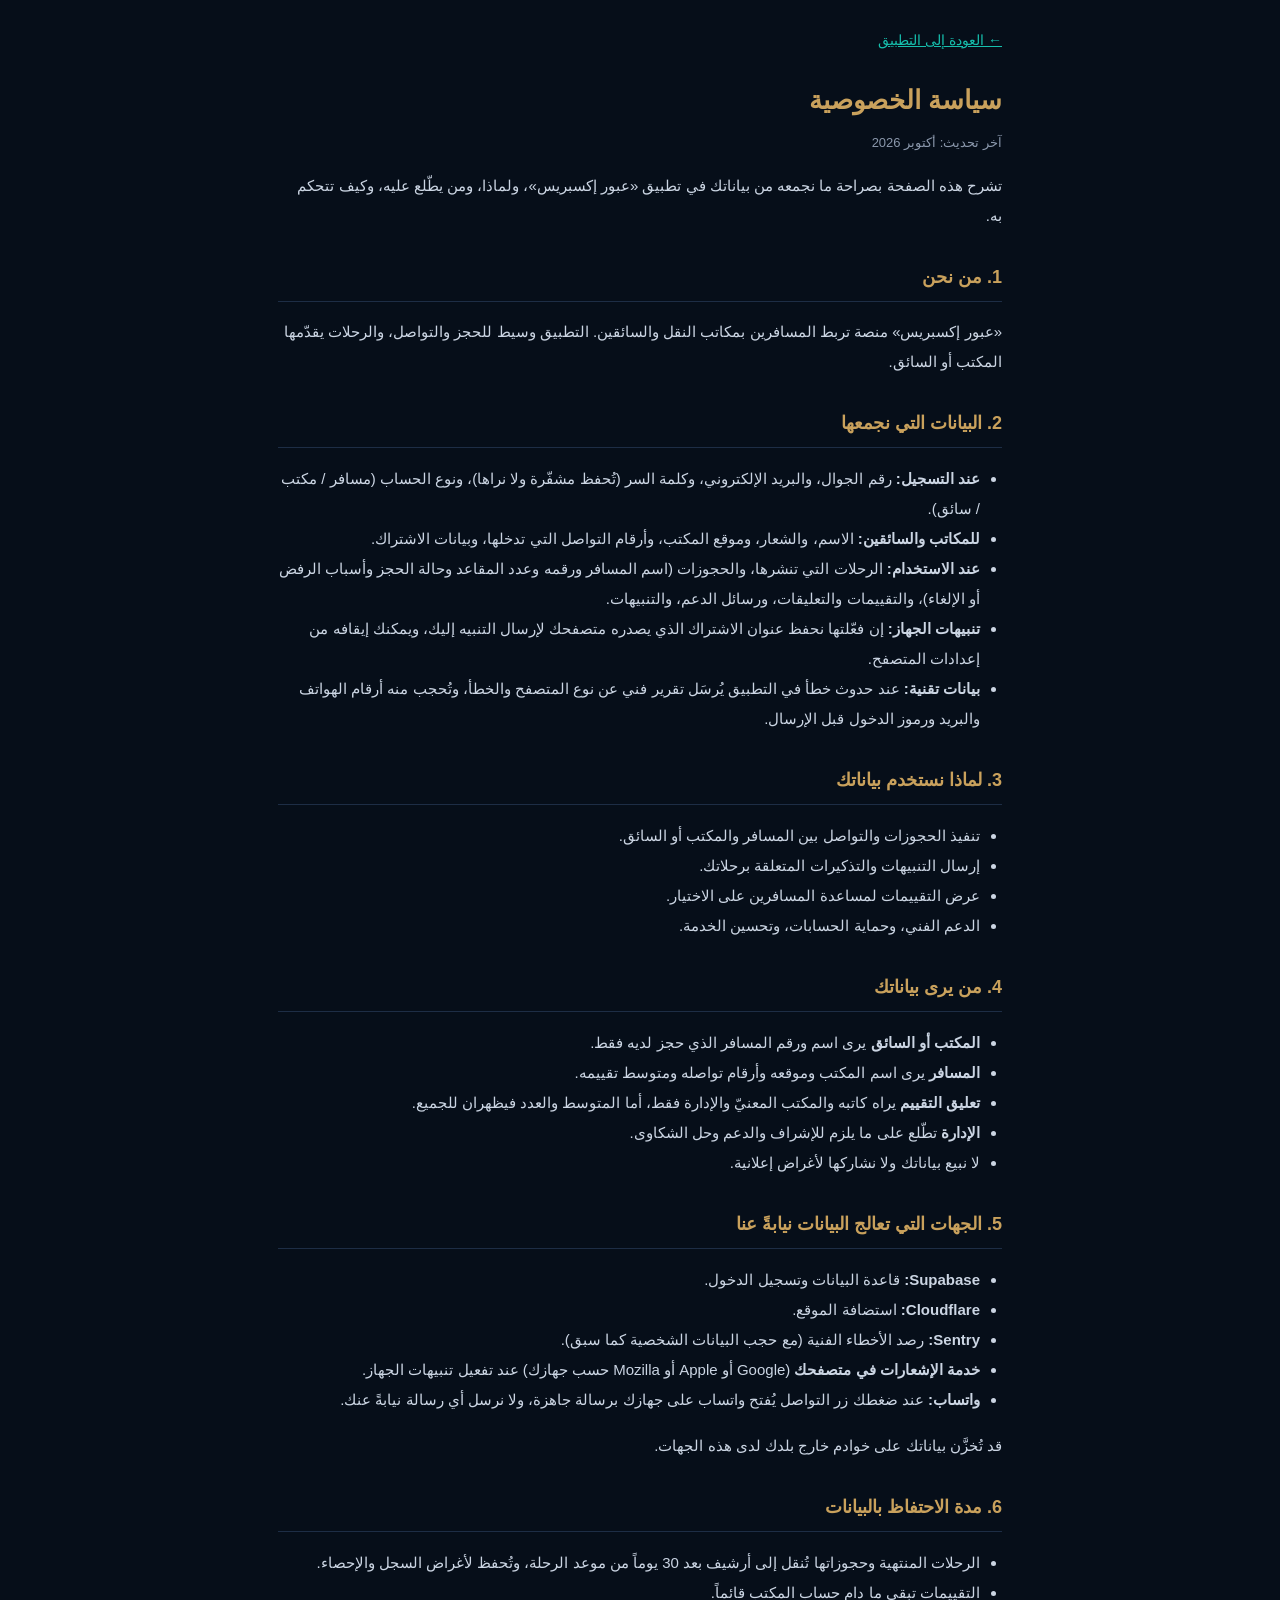
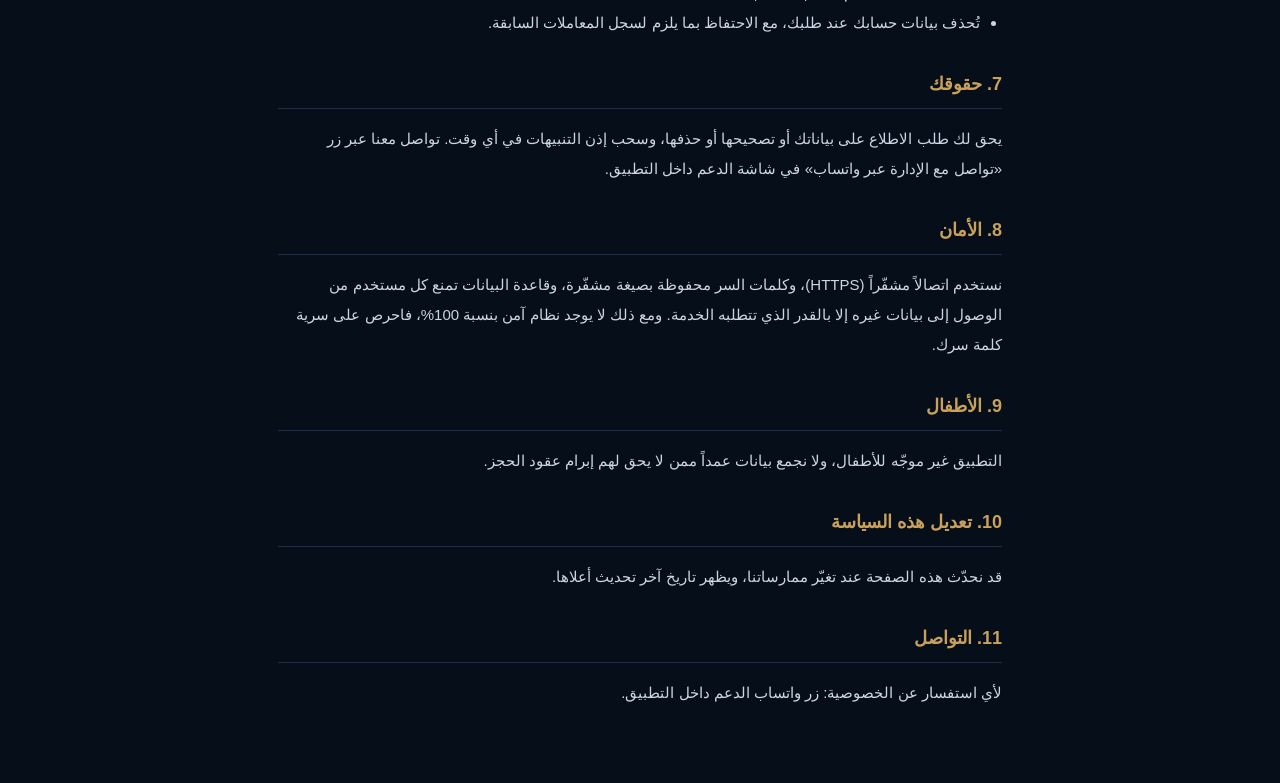
==== privacy.html @ ae9b1d69 "v5.2" ====
<!DOCTYPE html>
<html lang="ar" dir="rtl">
<head>
<meta charset="UTF-8">
<meta name="viewport" content="width=device-width, initial-scale=1">
<meta name="theme-color" content="#060E19">
<title>سياسة الخصوصية | عبور إكسبريس</title>
<style>
  :root { color-scheme: dark; }
  * { box-sizing: border-box; }
  body { margin: 0; background: #060E19; color: #e8edf5; font-family: "Segoe UI", Tahoma, "Noto Naskh Arabic", Arial, sans-serif; line-height: 2; }
  main { max-width: 760px; margin: 0 auto; padding: 24px 18px 60px; }
  h1 { color: #c9a15c; font-size: 26px; margin: 8px 0 4px; }
  h2 { color: #c9a15c; font-size: 18px; margin: 28px 0 6px; border-bottom: 1px solid #1d2d45; padding-bottom: 6px; }
  p, li { color: #cbd5e3; font-size: 15px; }
  ul { padding-inline-start: 22px; }
  .meta { color: #8a97ab; font-size: 13px; }
  a { color: #16bfad; }
  .back { display: inline-block; margin-bottom: 12px; font-size: 14px; }
</style>
</head>
<body>
<main>
<a class="back" href="./">← العودة إلى التطبيق</a>
<h1>سياسة الخصوصية</h1>
<div class="meta">آخر تحديث: أكتوبر 2026</div>

<p>تشرح هذه الصفحة بصراحة ما نجمعه من بياناتك في تطبيق «عبور إكسبريس»، ولماذا، ومن يطّلع عليه، وكيف تتحكم به.</p>

<h2>1. من نحن</h2>
<p>«عبور إكسبريس» منصة تربط المسافرين بمكاتب النقل والسائقين. التطبيق وسيط للحجز والتواصل، والرحلات يقدّمها المكتب أو السائق.</p>

<h2>2. البيانات التي نجمعها</h2>
<ul>
  <li><b>عند التسجيل:</b> رقم الجوال، والبريد الإلكتروني، وكلمة السر (تُحفظ مشفّرة ولا نراها)، ونوع الحساب (مسافر / مكتب / سائق).</li>
  <li><b>للمكاتب والسائقين:</b> الاسم، والشعار، وموقع المكتب، وأرقام التواصل التي تدخلها، وبيانات الاشتراك.</li>
  <li><b>عند الاستخدام:</b> الرحلات التي تنشرها، والحجوزات (اسم المسافر ورقمه وعدد المقاعد وحالة الحجز وأسباب الرفض أو الإلغاء)، والتقييمات والتعليقات، ورسائل الدعم، والتنبيهات.</li>
  <li><b>تنبيهات الجهاز:</b> إن فعّلتها نحفظ عنوان الاشتراك الذي يصدره متصفحك لإرسال التنبيه إليك، ويمكنك إيقافه من إعدادات المتصفح.</li>
  <li><b>بيانات تقنية:</b> عند حدوث خطأ في التطبيق يُرسَل تقرير فني عن نوع المتصفح والخطأ، وتُحجب منه أرقام الهواتف والبريد ورموز الدخول قبل الإرسال.</li>
</ul>

<h2>3. لماذا نستخدم بياناتك</h2>
<ul>
  <li>تنفيذ الحجوزات والتواصل بين المسافر والمكتب أو السائق.</li>
  <li>إرسال التنبيهات والتذكيرات المتعلقة برحلاتك.</li>
  <li>عرض التقييمات لمساعدة المسافرين على الاختيار.</li>
  <li>الدعم الفني، وحماية الحسابات، وتحسين الخدمة.</li>
</ul>

<h2>4. من يرى بياناتك</h2>
<ul>
  <li><b>المكتب أو السائق</b> يرى اسم ورقم المسافر الذي حجز لديه فقط.</li>
  <li><b>المسافر</b> يرى اسم المكتب وموقعه وأرقام تواصله ومتوسط تقييمه.</li>
  <li><b>تعليق التقييم</b> يراه كاتبه والمكتب المعنيّ والإدارة فقط، أما المتوسط والعدد فيظهران للجميع.</li>
  <li><b>الإدارة</b> تطّلع على ما يلزم للإشراف والدعم وحل الشكاوى.</li>
  <li>لا نبيع بياناتك ولا نشاركها لأغراض إعلانية.</li>
</ul>

<h2>5. الجهات التي تعالج البيانات نيابةً عنا</h2>
<ul>
  <li><b>Supabase:</b> قاعدة البيانات وتسجيل الدخول.</li>
  <li><b>Cloudflare:</b> استضافة الموقع.</li>
  <li><b>Sentry:</b> رصد الأخطاء الفنية (مع حجب البيانات الشخصية كما سبق).</li>
  <li><b>خدمة الإشعارات في متصفحك</b> (Google أو Apple أو Mozilla حسب جهازك) عند تفعيل تنبيهات الجهاز.</li>
  <li><b>واتساب:</b> عند ضغطك زر التواصل يُفتح واتساب على جهازك برسالة جاهزة، ولا نرسل أي رسالة نيابةً عنك.</li>
</ul>
<p>قد تُخزَّن بياناتك على خوادم خارج بلدك لدى هذه الجهات.</p>

<h2>6. مدة الاحتفاظ بالبيانات</h2>
<ul>
  <li>الرحلات المنتهية وحجوزاتها تُنقل إلى أرشيف بعد 30 يوماً من موعد الرحلة، وتُحفظ لأغراض السجل والإحصاء.</li>
  <li>التقييمات تبقى ما دام حساب المكتب قائماً.</li>
  <li>تُحذف بيانات حسابك عند طلبك، مع الاحتفاظ بما يلزم لسجل المعاملات السابقة.</li>
</ul>

<h2>7. حقوقك</h2>
<p>يحق لك طلب الاطلاع على بياناتك أو تصحيحها أو حذفها، وسحب إذن التنبيهات في أي وقت. تواصل معنا عبر زر «تواصل مع الإدارة عبر واتساب» في شاشة الدعم داخل التطبيق.</p>

<h2>8. الأمان</h2>
<p>نستخدم اتصالاً مشفّراً (HTTPS)، وكلمات السر محفوظة بصيغة مشفّرة، وقاعدة البيانات تمنع كل مستخدم من الوصول إلى بيانات غيره إلا بالقدر الذي تتطلبه الخدمة. ومع ذلك لا يوجد نظام آمن بنسبة 100%، فاحرص على سرية كلمة سرك.</p>

<h2>9. الأطفال</h2>
<p>التطبيق غير موجّه للأطفال، ولا نجمع بيانات عمداً ممن لا يحق لهم إبرام عقود الحجز.</p>

<h2>10. تعديل هذه السياسة</h2>
<p>قد نحدّث هذه الصفحة عند تغيّر ممارساتنا، ويظهر تاريخ آخر تحديث أعلاها.</p>

<h2>11. التواصل</h2>
<p>لأي استفسار عن الخصوصية: زر واتساب الدعم داخل التطبيق.</p>

</main>
</body>
</html>
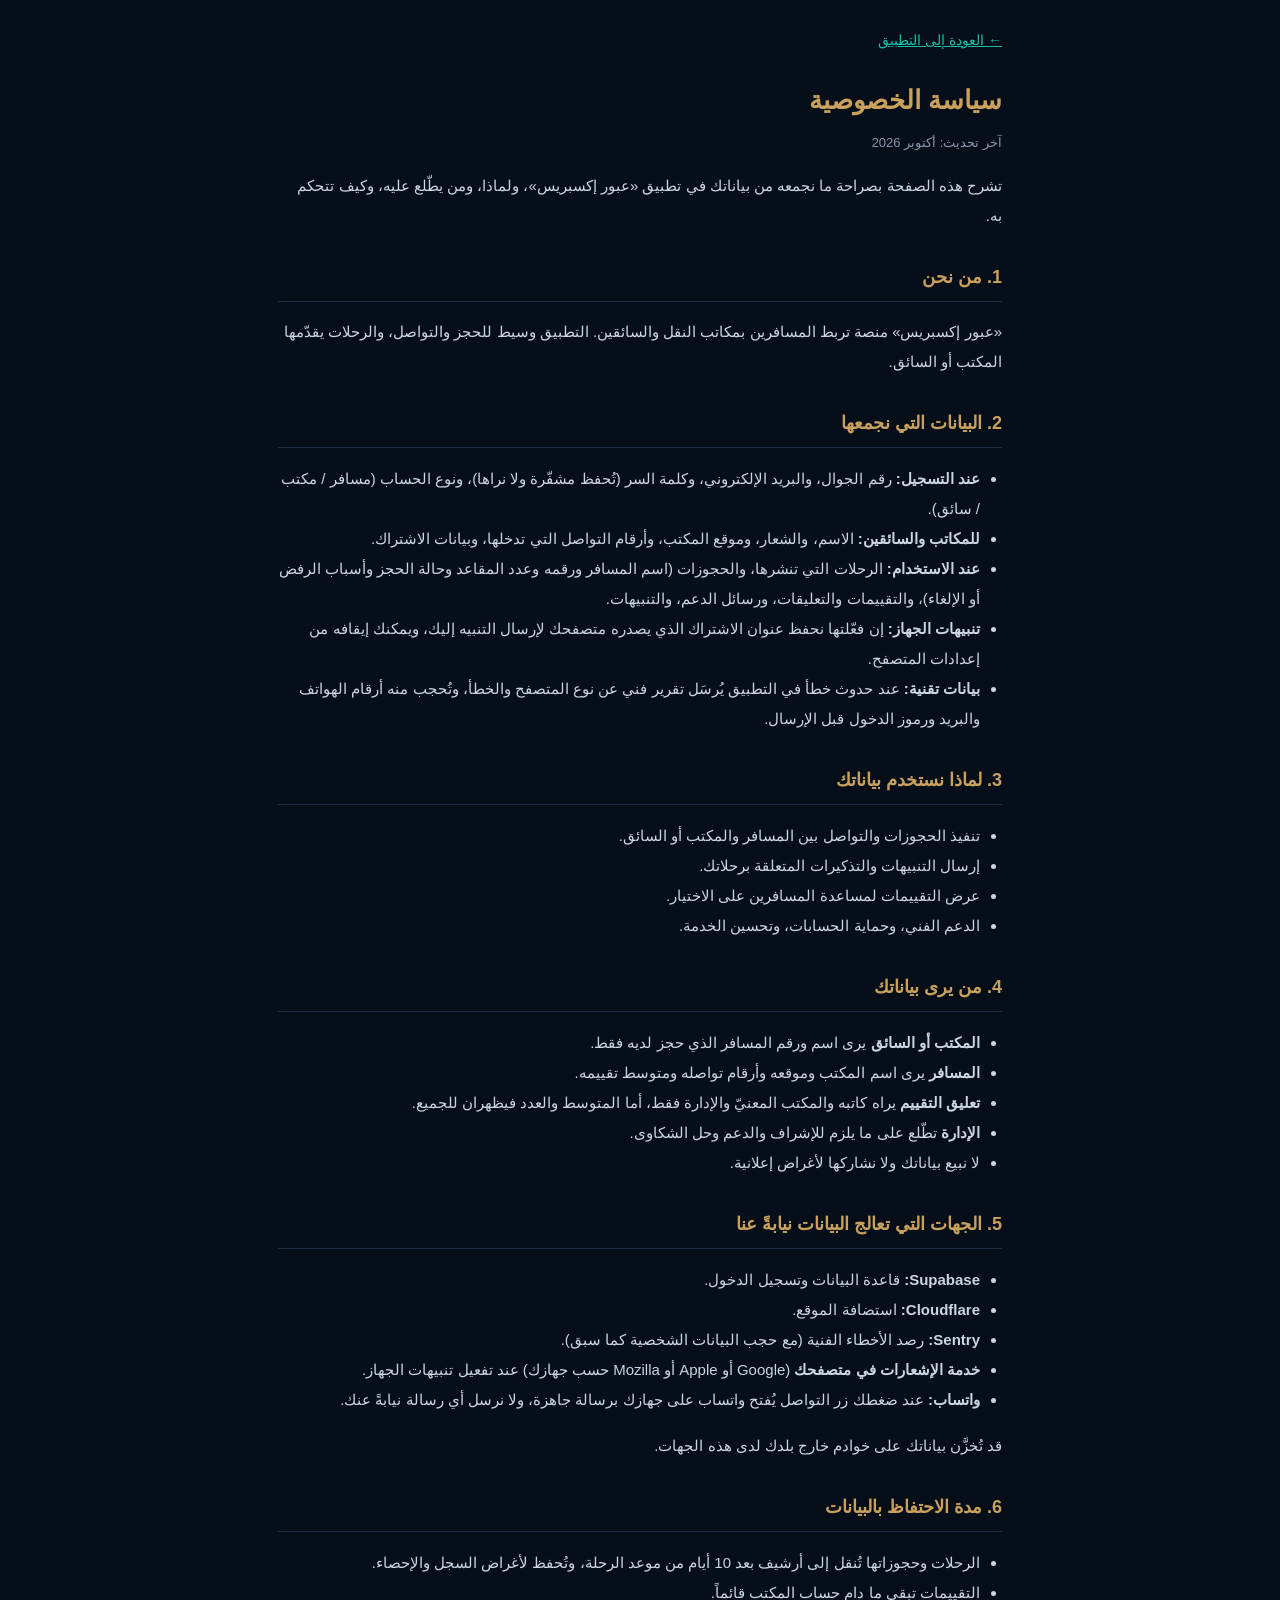
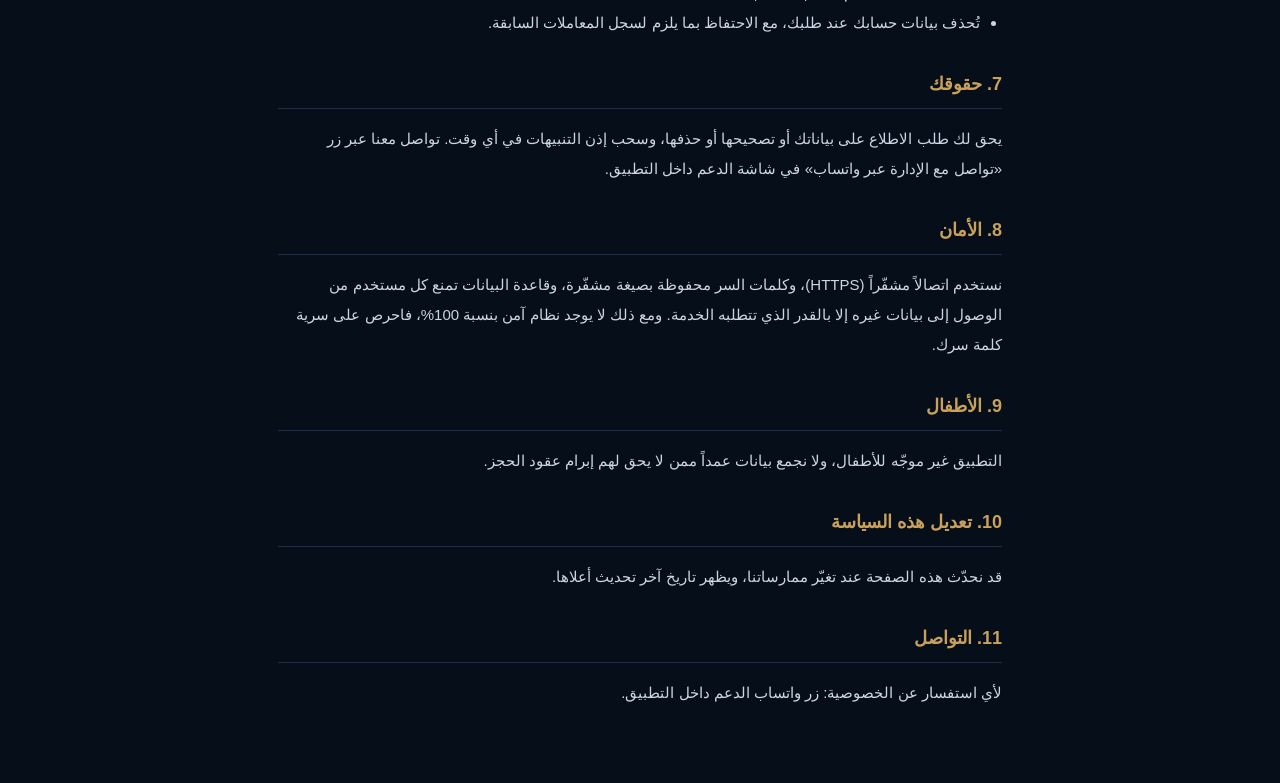
==== commit 1d46f86d: "v5.2" ====
--- a/privacy.html
+++ b/privacy.html
@@ -68,7 +68,7 @@
 
 <h2>6. مدة الاحتفاظ بالبيانات</h2>
 <ul>
-  <li>الرحلات المنتهية وحجوزاتها تُنقل إلى أرشيف بعد 30 يوماً من موعد الرحلة، وتُحفظ لأغراض السجل والإحصاء.</li>
+  <li>الرحلات وحجوزاتها تُنقل إلى أرشيف بعد 10 أيام من موعد الرحلة، وتُحفظ لأغراض السجل والإحصاء.</li>
   <li>التقييمات تبقى ما دام حساب المكتب قائماً.</li>
   <li>تُحذف بيانات حسابك عند طلبك، مع الاحتفاظ بما يلزم لسجل المعاملات السابقة.</li>
 </ul>
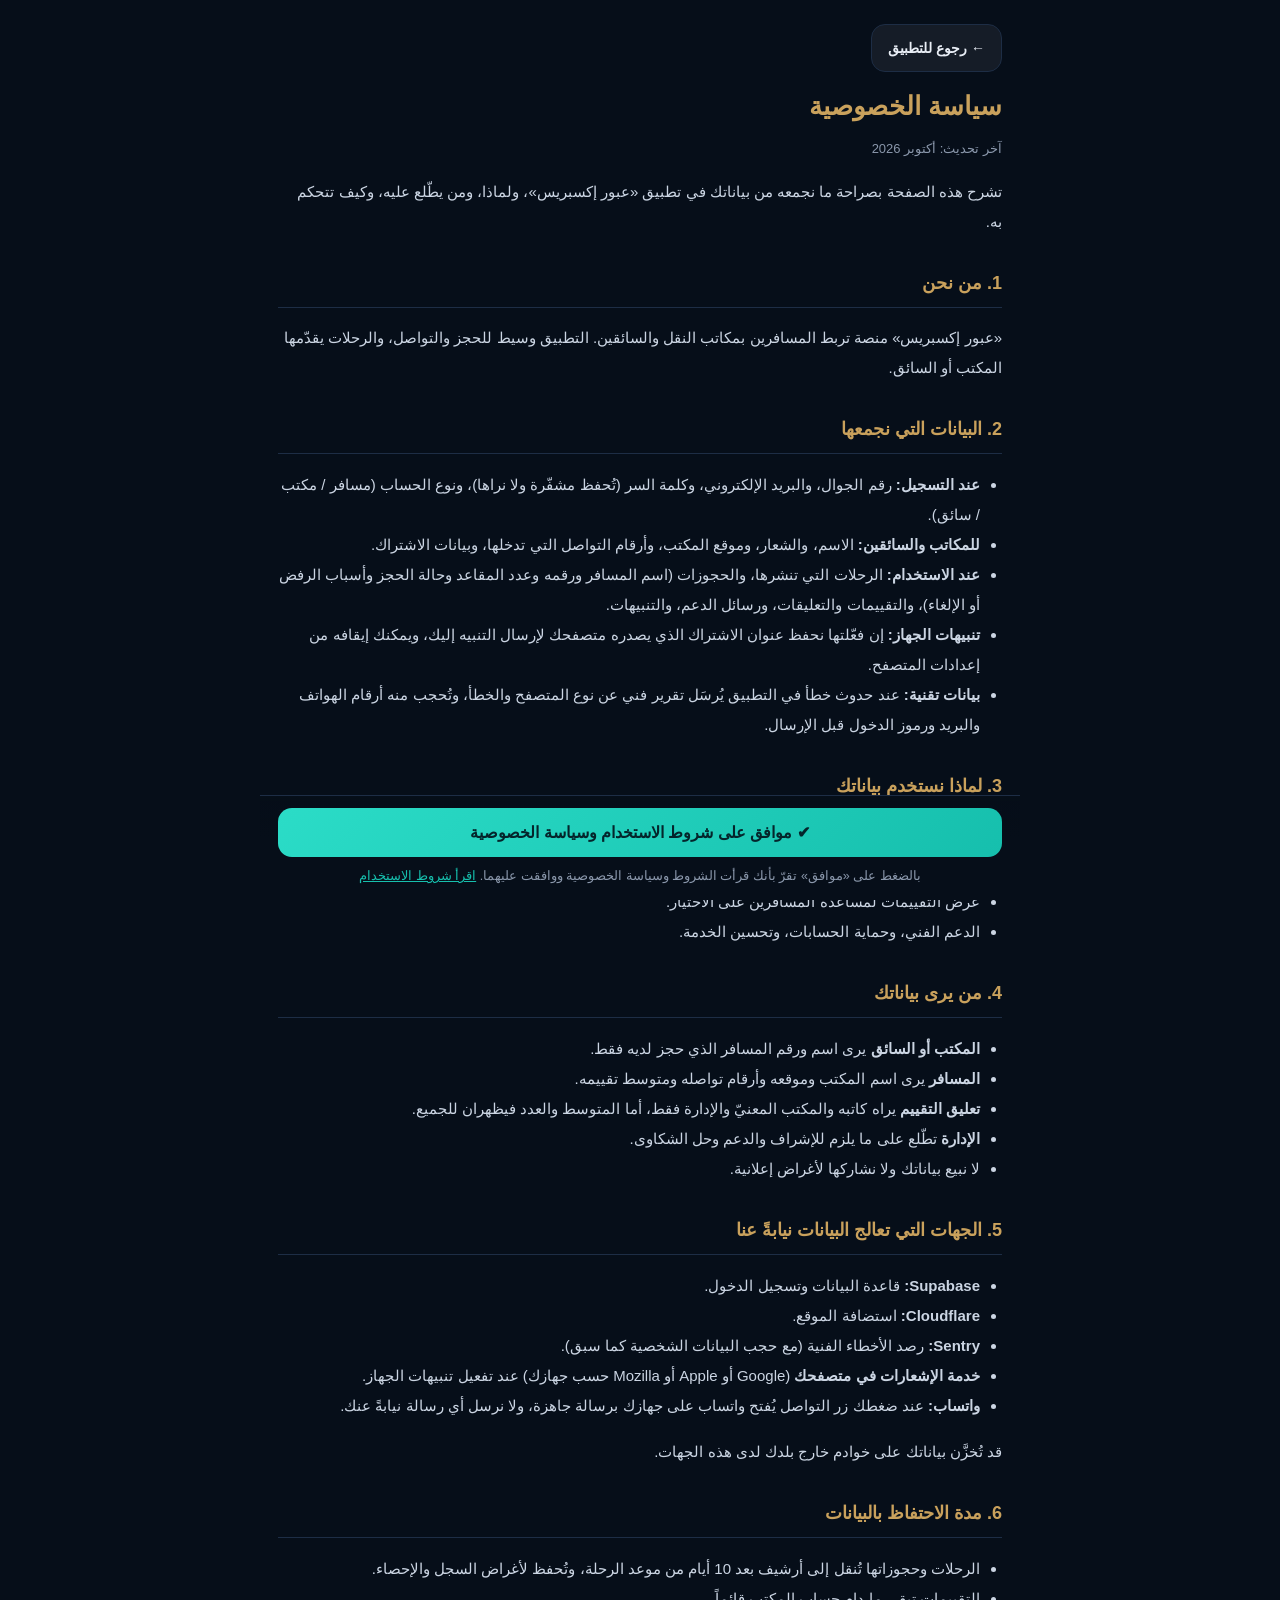
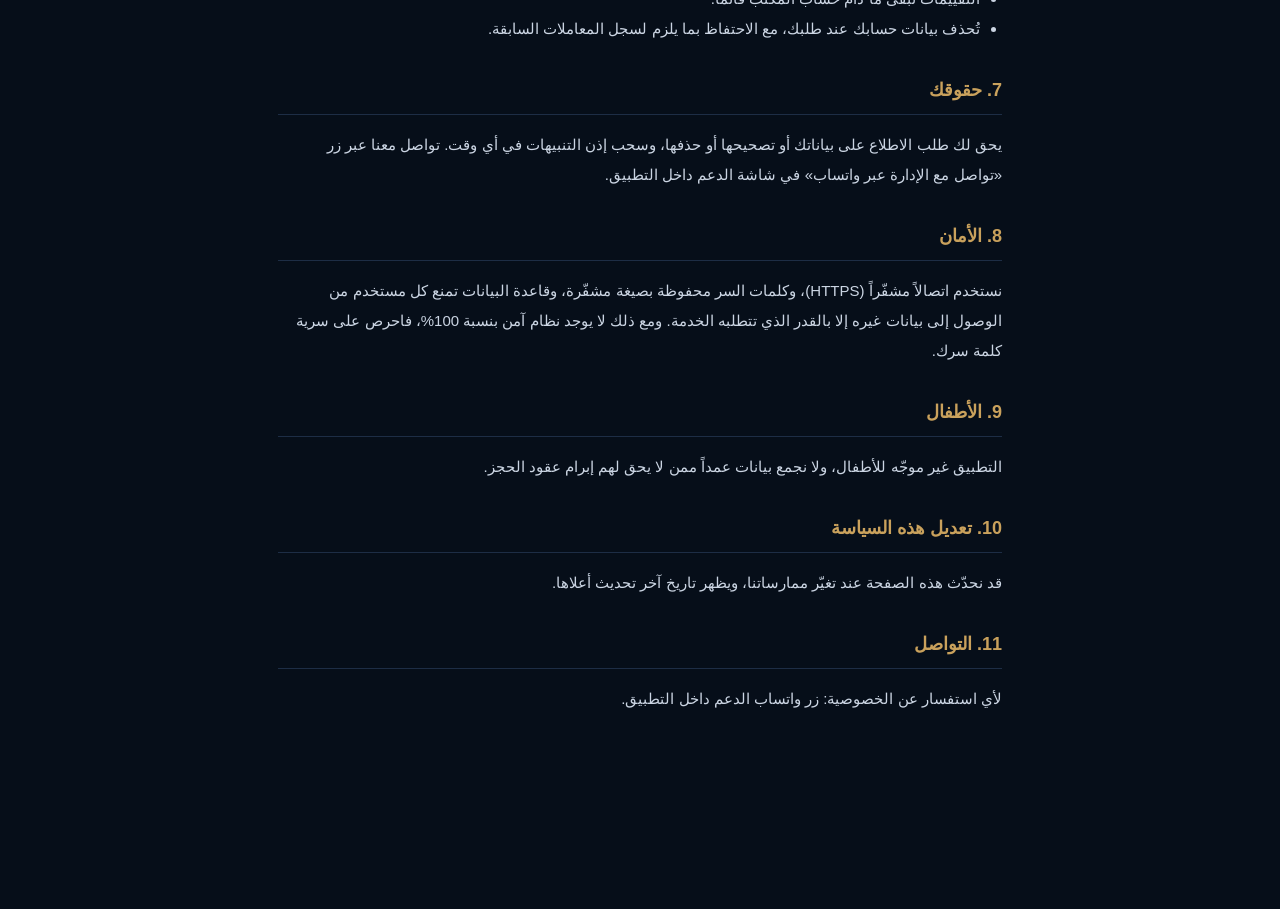
==== commit 6e65c708: "v5.2" ====
--- a/privacy.html
+++ b/privacy.html
@@ -17,11 +17,17 @@
   .meta { color: #8a97ab; font-size: 13px; }
   a { color: #16bfad; }
   .back { display: inline-block; margin-bottom: 12px; font-size: 14px; }
+  .topbar { display: flex; align-items: center; justify-content: space-between; gap: 10px; margin-bottom: 8px; }
+  .back-btn { display: inline-flex; align-items: center; gap: 6px; padding: 9px 16px; border-radius: 14px; border: 1px solid #1d2d45; background: rgba(255,255,255,0.06); color: #e8edf5; font-size: 14px; font-weight: 700; text-decoration: none; }
+  .accept-bar { position: sticky; bottom: 0; margin: 30px -18px 0; padding: 12px 18px calc(12px + env(safe-area-inset-bottom, 0px)); background: linear-gradient(180deg, rgba(6,14,25,0.92), #060E19 40%); border-top: 1px solid #1d2d45; }
+  .btn-accept { display: block; width: 100%; padding: 15px; border: none; border-radius: 14px; font-family: inherit; font-size: 16px; font-weight: 800; color: #04252b; background: linear-gradient(135deg, #2bdcc7, #16bfad); cursor: pointer; }
+  .btn-accept:disabled { opacity: .85; cursor: default; }
+  .accept-note { margin: 8px 0 0; text-align: center; font-size: 12.5px; line-height: 1.8; color: #8a97ab; }
 </style>
 </head>
 <body>
 <main>
-<a class="back" href="./">← العودة إلى التطبيق</a>
+<div class="topbar"><a class="back-btn" href="./" data-back>← رجوع للتطبيق</a></div>
 <h1>سياسة الخصوصية</h1>
 <div class="meta">آخر تحديث: أكتوبر 2026</div>
 
@@ -88,6 +94,12 @@
 <h2>11. التواصل</h2>
 <p>لأي استفسار عن الخصوصية: زر واتساب الدعم داخل التطبيق.</p>
 
+<div class="accept-bar">
+  <button type="button" id="btn-accept" class="btn-accept">✔ موافق على شروط الاستخدام وسياسة الخصوصية</button>
+  <p class="accept-note">بالضغط على «موافق» تقرّ بأنك قرأت الشروط وسياسة الخصوصية ووافقت عليهما. <a href="terms.html">اقرأ شروط الاستخدام</a></p>
+</div>
+
 </main>
+<script src="legal.js" defer></script>
 </body>
 </html>
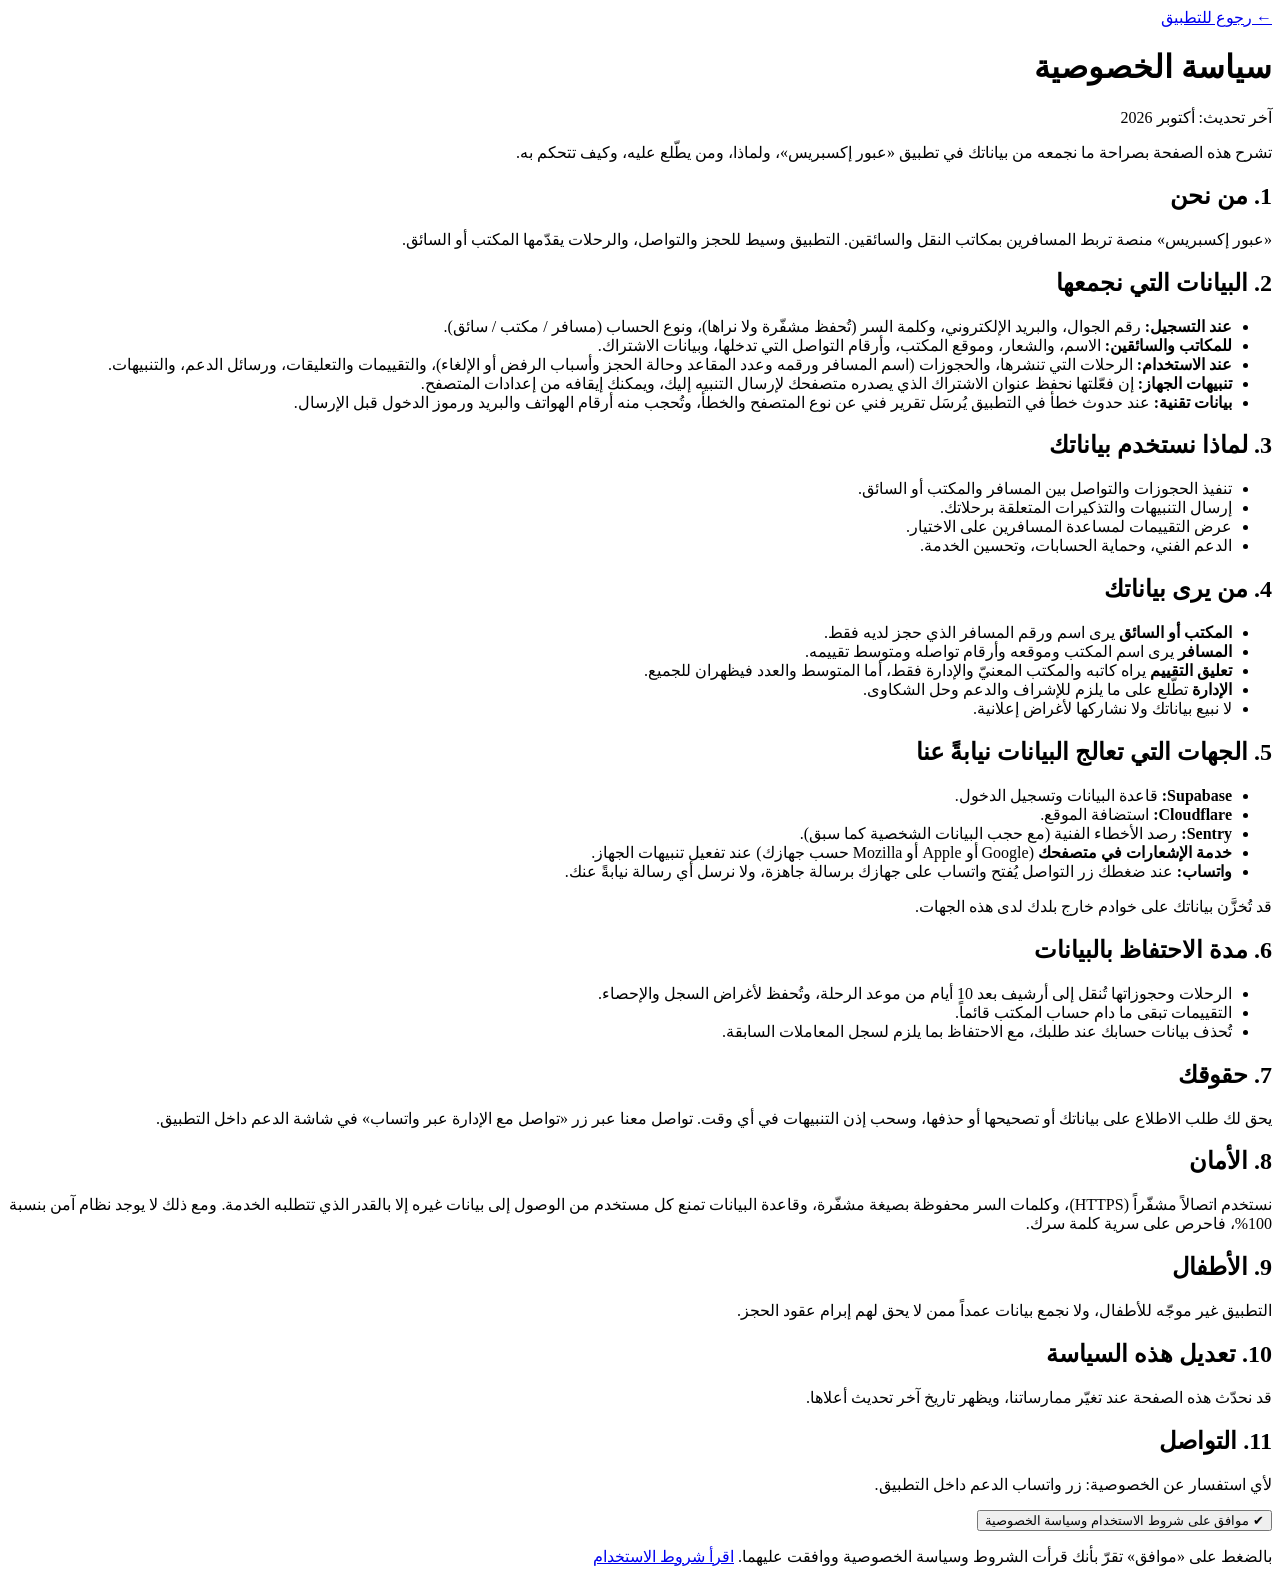
==== commit 6cf47473: "v5.2" ====
--- a/privacy.html
+++ b/privacy.html
@@ -5,25 +5,7 @@
 <meta name="viewport" content="width=device-width, initial-scale=1">
 <meta name="theme-color" content="#060E19">
 <title>سياسة الخصوصية | عبور إكسبريس</title>
-<style>
-  :root { color-scheme: dark; }
-  * { box-sizing: border-box; }
-  body { margin: 0; background: #060E19; color: #e8edf5; font-family: "Segoe UI", Tahoma, "Noto Naskh Arabic", Arial, sans-serif; line-height: 2; }
-  main { max-width: 760px; margin: 0 auto; padding: 24px 18px 60px; }
-  h1 { color: #c9a15c; font-size: 26px; margin: 8px 0 4px; }
-  h2 { color: #c9a15c; font-size: 18px; margin: 28px 0 6px; border-bottom: 1px solid #1d2d45; padding-bottom: 6px; }
-  p, li { color: #cbd5e3; font-size: 15px; }
-  ul { padding-inline-start: 22px; }
-  .meta { color: #8a97ab; font-size: 13px; }
-  a { color: #16bfad; }
-  .back { display: inline-block; margin-bottom: 12px; font-size: 14px; }
-  .topbar { display: flex; align-items: center; justify-content: space-between; gap: 10px; margin-bottom: 8px; }
-  .back-btn { display: inline-flex; align-items: center; gap: 6px; padding: 9px 16px; border-radius: 14px; border: 1px solid #1d2d45; background: rgba(255,255,255,0.06); color: #e8edf5; font-size: 14px; font-weight: 700; text-decoration: none; }
-  .accept-bar { position: sticky; bottom: 0; margin: 30px -18px 0; padding: 12px 18px calc(12px + env(safe-area-inset-bottom, 0px)); background: linear-gradient(180deg, rgba(6,14,25,0.92), #060E19 40%); border-top: 1px solid #1d2d45; }
-  .btn-accept { display: block; width: 100%; padding: 15px; border: none; border-radius: 14px; font-family: inherit; font-size: 16px; font-weight: 800; color: #04252b; background: linear-gradient(135deg, #2bdcc7, #16bfad); cursor: pointer; }
-  .btn-accept:disabled { opacity: .85; cursor: default; }
-  .accept-note { margin: 8px 0 0; text-align: center; font-size: 12.5px; line-height: 1.8; color: #8a97ab; }
-</style>
+<link rel="stylesheet" href="legal.css">
 </head>
 <body>
 <main>
